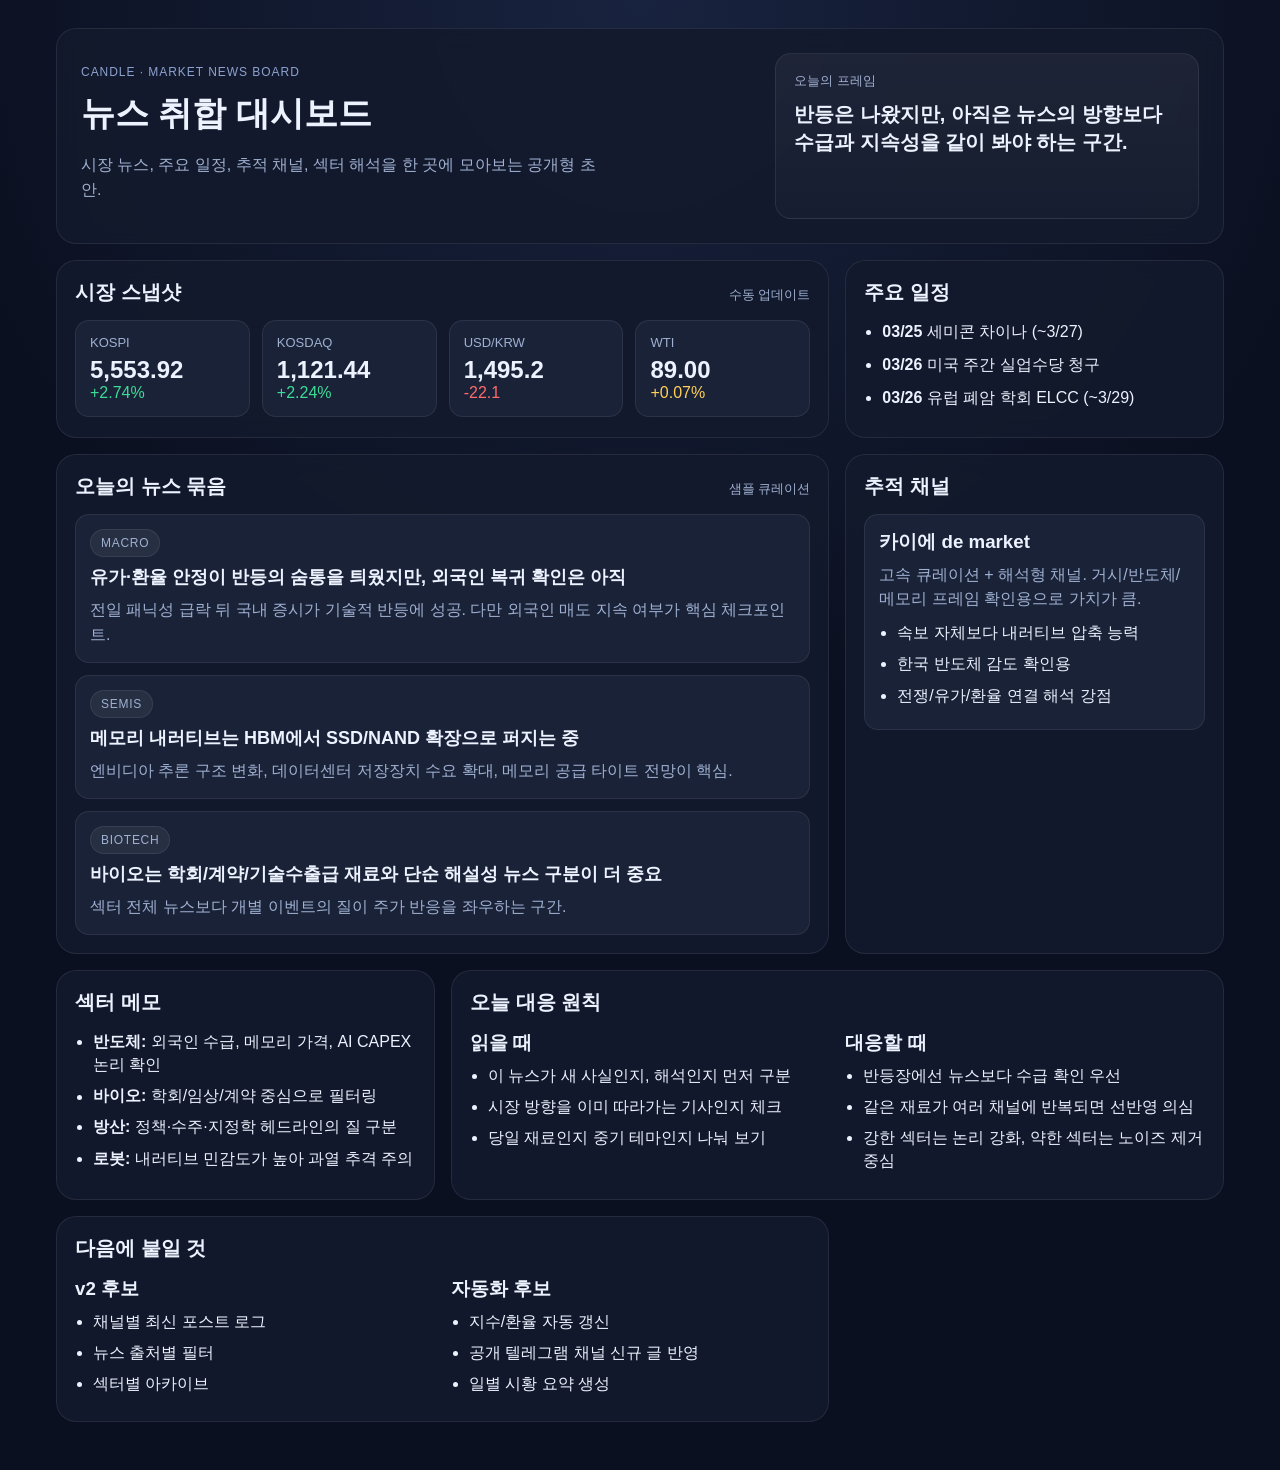
==== index.html @ 45dea6fe "Deploy dashboard to GitHub Pages" ====
<!DOCTYPE html>
<html lang="ko">
  <head>
    <meta charset="UTF-8" />
    <meta name="viewport" content="width=device-width, initial-scale=1.0" />
    <title>Candle News Board</title>
    <link rel="stylesheet" href="styles.css" />
  </head>
  <body>
    <div class="shell">
      <header class="hero">
        <div>
          <p class="eyebrow">Candle · Market News Board</p>
          <h1>뉴스 취합 대시보드</h1>
          <p class="sub">
            시장 뉴스, 주요 일정, 추적 채널, 섹터 해석을 한 곳에 모아보는 공개형 초안.
          </p>
        </div>
        <div class="hero-card">
          <div class="hero-label">오늘의 프레임</div>
          <div class="hero-text">반등은 나왔지만, 아직은 뉴스의 방향보다 수급과 지속성을 같이 봐야 하는 구간.</div>
        </div>
      </header>

      <main class="grid">
        <section class="card span-2">
          <div class="card-head">
            <h2>시장 스냅샷</h2>
            <span class="muted">수동 업데이트</span>
          </div>
          <div class="stats">
            <article>
              <div class="label">KOSPI</div>
              <div class="value">5,553.92</div>
              <div class="up">+2.74%</div>
            </article>
            <article>
              <div class="label">KOSDAQ</div>
              <div class="value">1,121.44</div>
              <div class="up">+2.24%</div>
            </article>
            <article>
              <div class="label">USD/KRW</div>
              <div class="value">1,495.2</div>
              <div class="down">-22.1</div>
            </article>
            <article>
              <div class="label">WTI</div>
              <div class="value">89.00</div>
              <div class="flat">+0.07%</div>
            </article>
          </div>
        </section>

        <section class="card">
          <div class="card-head">
            <h2>주요 일정</h2>
          </div>
          <ul class="list">
            <li><strong>03/25</strong> 세미콘 차이나 (~3/27)</li>
            <li><strong>03/26</strong> 미국 주간 실업수당 청구</li>
            <li><strong>03/26</strong> 유럽 폐암 학회 ELCC (~3/29)</li>
          </ul>
        </section>

        <section class="card span-2">
          <div class="card-head">
            <h2>오늘의 뉴스 묶음</h2>
            <span class="muted">샘플 큐레이션</span>
          </div>
          <div class="news-list">
            <article class="news-item">
              <div class="pill">Macro</div>
              <h3>유가·환율 안정이 반등의 숨통을 틔웠지만, 외국인 복귀 확인은 아직</h3>
              <p>전일 패닉성 급락 뒤 국내 증시가 기술적 반등에 성공. 다만 외국인 매도 지속 여부가 핵심 체크포인트.</p>
            </article>
            <article class="news-item">
              <div class="pill">Semis</div>
              <h3>메모리 내러티브는 HBM에서 SSD/NAND 확장으로 퍼지는 중</h3>
              <p>엔비디아 추론 구조 변화, 데이터센터 저장장치 수요 확대, 메모리 공급 타이트 전망이 핵심.</p>
            </article>
            <article class="news-item">
              <div class="pill">Biotech</div>
              <h3>바이오는 학회/계약/기술수출급 재료와 단순 해설성 뉴스 구분이 더 중요</h3>
              <p>섹터 전체 뉴스보다 개별 이벤트의 질이 주가 반응을 좌우하는 구간.</p>
            </article>
          </div>
        </section>

        <section class="card">
          <div class="card-head">
            <h2>추적 채널</h2>
          </div>
          <div class="channel-box">
            <h3>카이에 de market</h3>
            <p>고속 큐레이션 + 해석형 채널. 거시/반도체/메모리 프레임 확인용으로 가치가 큼.</p>
            <ul class="list compact">
              <li>속보 자체보다 내러티브 압축 능력</li>
              <li>한국 반도체 감도 확인용</li>
              <li>전쟁/유가/환율 연결 해석 강점</li>
            </ul>
          </div>
        </section>

        <section class="card">
          <div class="card-head">
            <h2>섹터 메모</h2>
          </div>
          <ul class="list compact">
            <li><strong>반도체:</strong> 외국인 수급, 메모리 가격, AI CAPEX 논리 확인</li>
            <li><strong>바이오:</strong> 학회/임상/계약 중심으로 필터링</li>
            <li><strong>방산:</strong> 정책·수주·지정학 헤드라인의 질 구분</li>
            <li><strong>로봇:</strong> 내러티브 민감도가 높아 과열 추격 주의</li>
          </ul>
        </section>

        <section class="card span-2">
          <div class="card-head">
            <h2>오늘 대응 원칙</h2>
          </div>
          <div class="todo-grid">
            <div>
              <h3>읽을 때</h3>
              <ul class="list compact">
                <li>이 뉴스가 새 사실인지, 해석인지 먼저 구분</li>
                <li>시장 방향을 이미 따라가는 기사인지 체크</li>
                <li>당일 재료인지 중기 테마인지 나눠 보기</li>
              </ul>
            </div>
            <div>
              <h3>대응할 때</h3>
              <ul class="list compact">
                <li>반등장에선 뉴스보다 수급 확인 우선</li>
                <li>같은 재료가 여러 채널에 반복되면 선반영 의심</li>
                <li>강한 섹터는 논리 강화, 약한 섹터는 노이즈 제거 중심</li>
              </ul>
            </div>
          </div>
        </section>

        <section class="card span-2">
          <div class="card-head">
            <h2>다음에 붙일 것</h2>
          </div>
          <div class="todo-grid">
            <div>
              <h3>v2 후보</h3>
              <ul class="list compact">
                <li>채널별 최신 포스트 로그</li>
                <li>뉴스 출처별 필터</li>
                <li>섹터별 아카이브</li>
              </ul>
            </div>
            <div>
              <h3>자동화 후보</h3>
              <ul class="list compact">
                <li>지수/환율 자동 갱신</li>
                <li>공개 텔레그램 채널 신규 글 반영</li>
                <li>일별 시황 요약 생성</li>
              </ul>
            </div>
          </div>
        </section>
      </main>
    </div>
  </body>
</html>
---- styles.css ----
:root {
  --bg: #0b1020;
  --panel: #131a2d;
  --panel-2: #1a2238;
  --text: #edf2ff;
  --muted: #9fb0d0;
  --line: rgba(255,255,255,0.08);
  --green: #3ddc97;
  --red: #ff6b6b;
  --amber: #ffcf5a;
}

* { box-sizing: border-box; }
body {
  margin: 0;
  font-family: -apple-system, BlinkMacSystemFont, "SF Pro Display", "Apple SD Gothic Neo", sans-serif;
  background: radial-gradient(circle at top, #18233f 0%, var(--bg) 45%);
  color: var(--text);
}
.shell {
  max-width: 1200px;
  margin: 0 auto;
  padding: 28px 16px 48px;
}
.hero {
  display: grid;
  grid-template-columns: 1.6fr 1fr;
  gap: 16px;
  margin-bottom: 16px;
}
.hero, .card {
  background: rgba(19, 26, 45, 0.9);
  border: 1px solid var(--line);
  border-radius: 20px;
  backdrop-filter: blur(10px);
}
.hero { padding: 24px; }
.eyebrow { color: #8da2cf; text-transform: uppercase; letter-spacing: 0.08em; font-size: 12px; }
h1 { margin: 8px 0 10px; font-size: 34px; }
.sub { color: var(--muted); line-height: 1.55; max-width: 60ch; }
.hero-card {
  background: linear-gradient(180deg, rgba(255,255,255,0.05), rgba(255,255,255,0.02));
  border: 1px solid var(--line);
  border-radius: 16px;
  padding: 18px;
  align-self: stretch;
}
.hero-label { color: var(--muted); font-size: 13px; margin-bottom: 10px; }
.hero-text { font-size: 20px; line-height: 1.4; font-weight: 700; }
.grid {
  display: grid;
  grid-template-columns: repeat(3, 1fr);
  gap: 16px;
}
.card { padding: 18px; }
.span-2 { grid-column: span 2; }
.card-head {
  display: flex;
  justify-content: space-between;
  gap: 12px;
  align-items: baseline;
  margin-bottom: 14px;
}
.card h2 { margin: 0; font-size: 20px; }
.muted { color: var(--muted); font-size: 13px; }
.stats {
  display: grid;
  grid-template-columns: repeat(4, 1fr);
  gap: 12px;
}
.stats article, .channel-box {
  background: var(--panel-2);
  border: 1px solid var(--line);
  border-radius: 14px;
  padding: 14px;
}
.label { color: var(--muted); font-size: 13px; margin-bottom: 6px; }
.value { font-size: 24px; font-weight: 700; }
.up { color: var(--green); }
.down { color: var(--red); }
.flat { color: var(--amber); }
.list { margin: 0; padding-left: 18px; color: var(--text); }
.list li { margin: 10px 0; line-height: 1.45; }
.compact li { margin: 8px 0; }
.news-list {
  display: grid;
  gap: 12px;
}
.news-item {
  background: var(--panel-2);
  border: 1px solid var(--line);
  border-radius: 14px;
  padding: 14px;
}
.news-item h3 {
  margin: 8px 0;
  font-size: 18px;
  line-height: 1.4;
}
.news-item p {
  margin: 0;
  color: var(--muted);
  line-height: 1.55;
}
.pill {
  display: inline-block;
  padding: 6px 10px;
  border-radius: 999px;
  background: rgba(255,255,255,0.06);
  border: 1px solid var(--line);
  color: var(--muted);
  font-size: 12px;
  text-transform: uppercase;
  letter-spacing: 0.06em;
}
.channel-box h3, .todo-grid h3 { margin: 0 0 8px; }
.channel-box p { margin: 0 0 10px; color: var(--muted); line-height: 1.5; }
.todo-grid {
  display: grid;
  grid-template-columns: 1fr 1fr;
  gap: 16px;
}
@media (max-width: 900px) {
  .hero, .grid { grid-template-columns: 1fr; }
  .span-2 { grid-column: span 1; }
  .stats { grid-template-columns: repeat(2, 1fr); }
  .row { grid-template-columns: 1fr; }
}
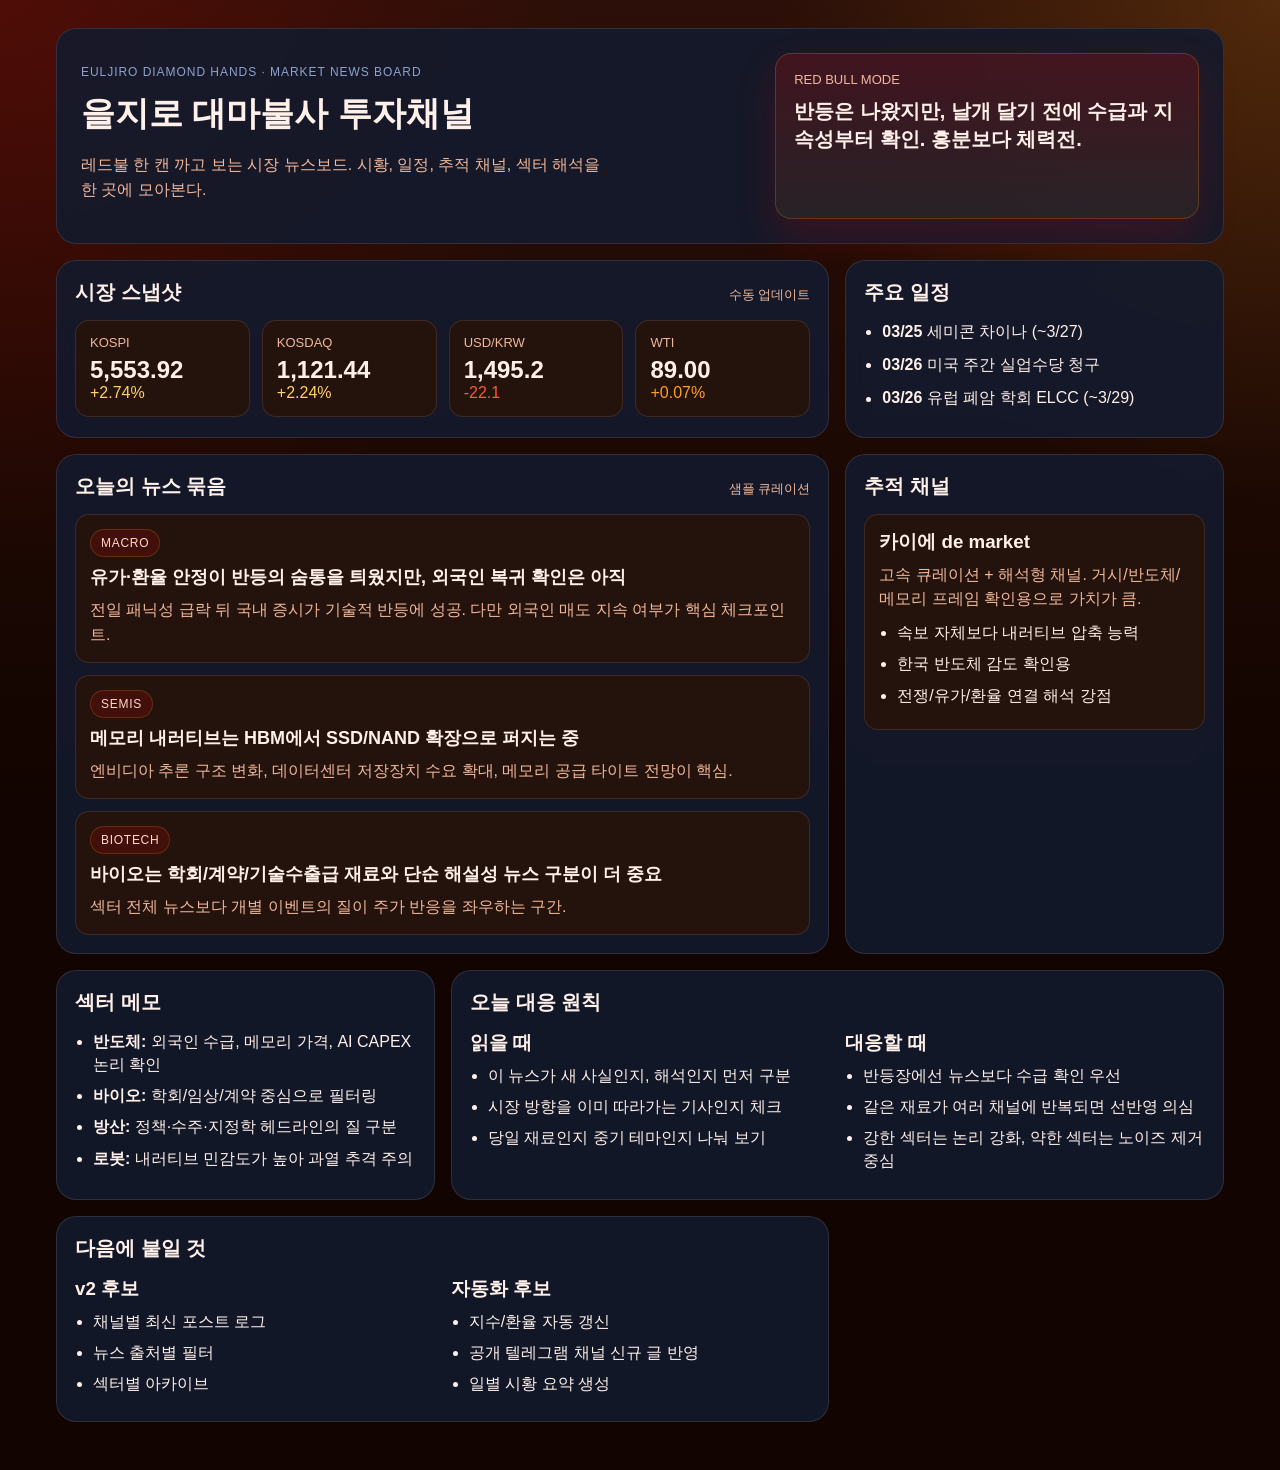
==== commit 7d78eacc: "Update Pages branding" ====
--- a/index.html
+++ b/index.html
@@ -3,22 +3,22 @@
   <head>
     <meta charset="UTF-8" />
     <meta name="viewport" content="width=device-width, initial-scale=1.0" />
-    <title>Candle News Board</title>
+    <title>을지로 대마불사 투자채널</title>
     <link rel="stylesheet" href="styles.css" />
   </head>
   <body>
     <div class="shell">
       <header class="hero">
         <div>
-          <p class="eyebrow">Candle · Market News Board</p>
-          <h1>뉴스 취합 대시보드</h1>
+          <p class="eyebrow">Euljiro Diamond Hands · Market News Board</p>
+          <h1>을지로 대마불사 투자채널</h1>
           <p class="sub">
-            시장 뉴스, 주요 일정, 추적 채널, 섹터 해석을 한 곳에 모아보는 공개형 초안.
+            레드불 한 캔 까고 보는 시장 뉴스보드. 시황, 일정, 추적 채널, 섹터 해석을 한 곳에 모아본다.
           </p>
         </div>
         <div class="hero-card">
-          <div class="hero-label">오늘의 프레임</div>
-          <div class="hero-text">반등은 나왔지만, 아직은 뉴스의 방향보다 수급과 지속성을 같이 봐야 하는 구간.</div>
+          <div class="hero-label">RED BULL MODE</div>
+          <div class="hero-text">반등은 나왔지만, 날개 달기 전에 수급과 지속성부터 확인. 흥분보다 체력전.</div>
         </div>
       </header>
 
--- a/styles.css
+++ b/styles.css
@@ -1,20 +1,24 @@
 :root {
-  --bg: #0b1020;
-  --panel: #131a2d;
-  --panel-2: #1a2238;
-  --text: #edf2ff;
-  --muted: #9fb0d0;
-  --line: rgba(255,255,255,0.08);
-  --green: #3ddc97;
-  --red: #ff6b6b;
-  --amber: #ffcf5a;
+  --bg: #120400;
+  --panel: #1a0c08;
+  --panel-2: #24120d;
+  --text: #fff1ea;
+  --muted: #f1b89a;
+  --line: rgba(255, 214, 194, 0.12);
+  --green: #ffd166;
+  --red: #ff5a36;
+  --amber: #ff9f1c;
+  --bull: #e10600;
 }
 
 * { box-sizing: border-box; }
 body {
   margin: 0;
   font-family: -apple-system, BlinkMacSystemFont, "SF Pro Display", "Apple SD Gothic Neo", sans-serif;
-  background: radial-gradient(circle at top, #18233f 0%, var(--bg) 45%);
+  background:
+    radial-gradient(circle at top left, rgba(225, 6, 0, 0.20), transparent 30%),
+    radial-gradient(circle at top right, rgba(255, 159, 28, 0.18), transparent 26%),
+    linear-gradient(180deg, #2b0f08 0%, var(--bg) 55%);
   color: var(--text);
 }
 .shell {
@@ -39,11 +43,12 @@
 h1 { margin: 8px 0 10px; font-size: 34px; }
 .sub { color: var(--muted); line-height: 1.55; max-width: 60ch; }
 .hero-card {
-  background: linear-gradient(180deg, rgba(255,255,255,0.05), rgba(255,255,255,0.02));
-  border: 1px solid var(--line);
+  background: linear-gradient(180deg, rgba(225, 6, 0, 0.22), rgba(255, 159, 28, 0.08));
+  border: 1px solid rgba(255, 159, 28, 0.22);
   border-radius: 16px;
   padding: 18px;
   align-self: stretch;
+  box-shadow: 0 18px 40px rgba(225, 6, 0, 0.18);
 }
 .hero-label { color: var(--muted); font-size: 13px; margin-bottom: 10px; }
 .hero-text { font-size: 20px; line-height: 1.4; font-weight: 700; }
@@ -106,9 +111,9 @@
   display: inline-block;
   padding: 6px 10px;
   border-radius: 999px;
-  background: rgba(255,255,255,0.06);
-  border: 1px solid var(--line);
-  color: var(--muted);
+  background: rgba(225, 6, 0, 0.16);
+  border: 1px solid rgba(255, 159, 28, 0.20);
+  color: #ffd9c9;
   font-size: 12px;
   text-transform: uppercase;
   letter-spacing: 0.06em;
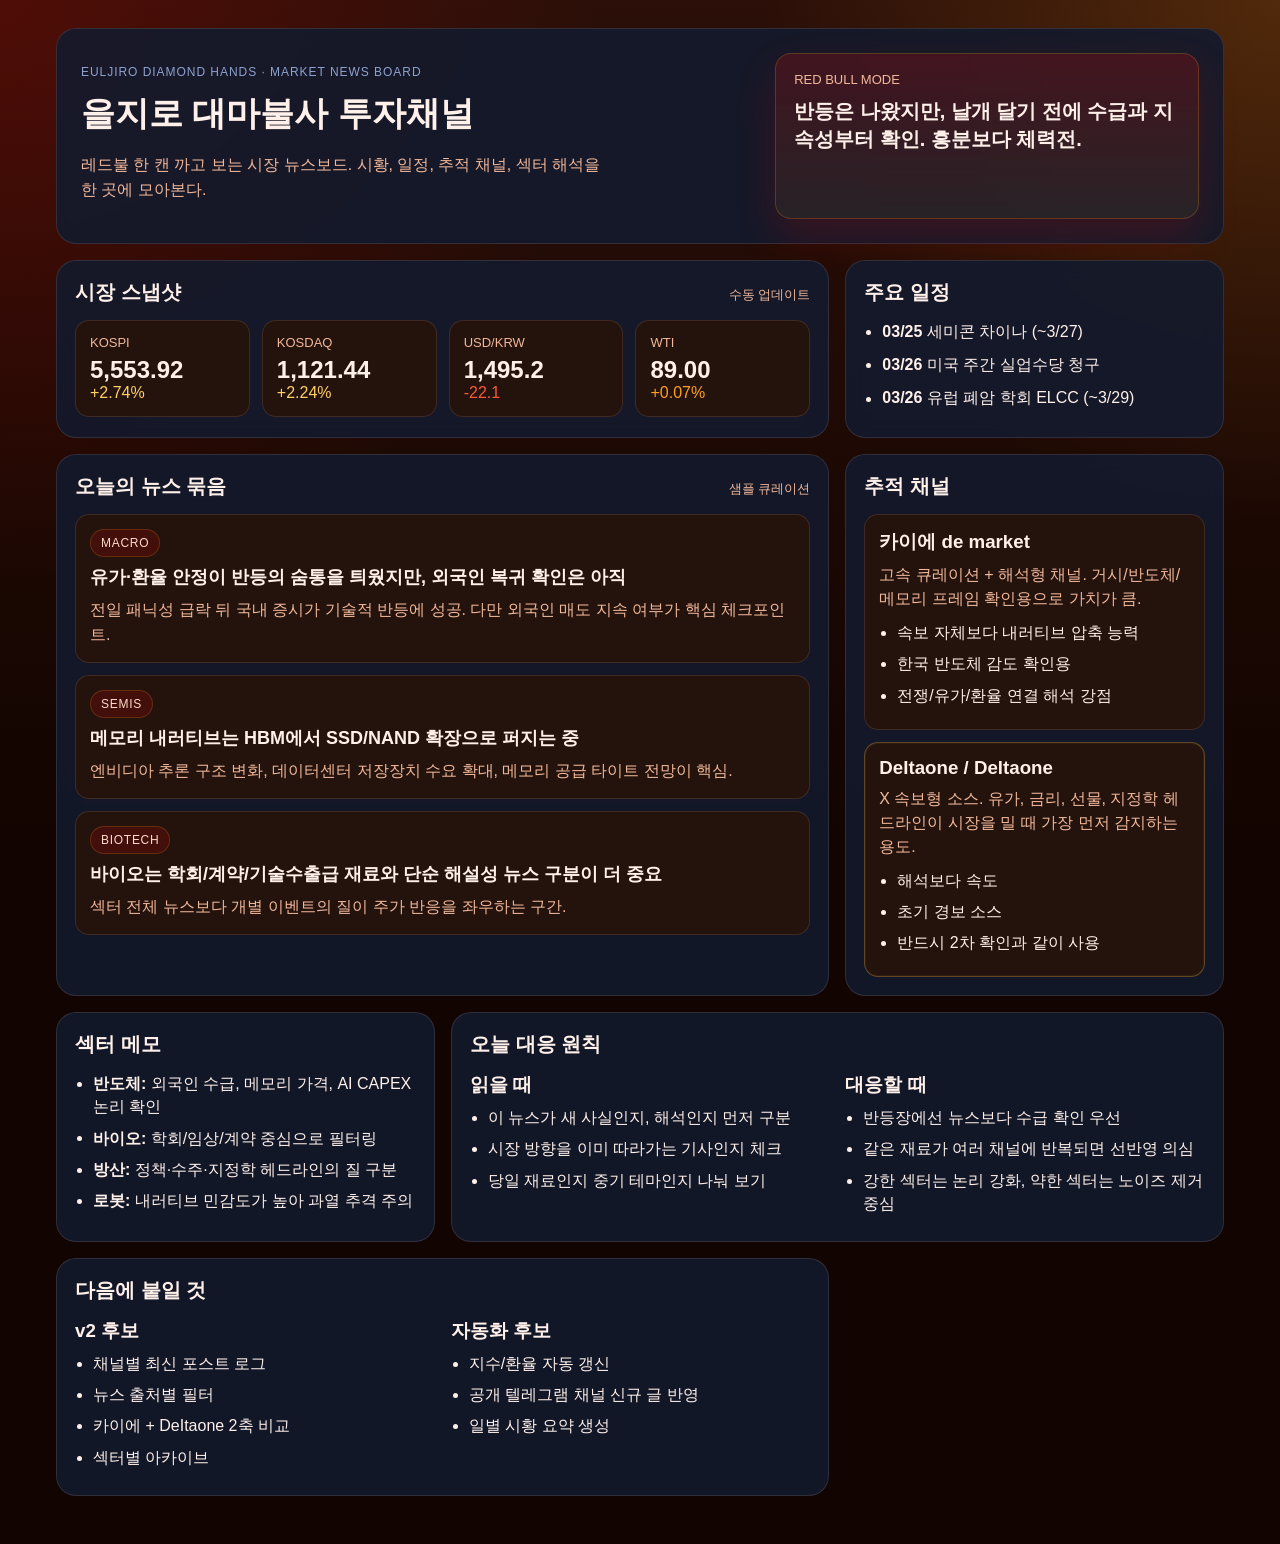
==== commit b5b3d72f: "Update Pages with Deltaone card" ====
--- a/index.html
+++ b/index.html
@@ -91,14 +91,25 @@
           <div class="card-head">
             <h2>추적 채널</h2>
           </div>
-          <div class="channel-box">
-            <h3>카이에 de market</h3>
-            <p>고속 큐레이션 + 해석형 채널. 거시/반도체/메모리 프레임 확인용으로 가치가 큼.</p>
-            <ul class="list compact">
-              <li>속보 자체보다 내러티브 압축 능력</li>
-              <li>한국 반도체 감도 확인용</li>
-              <li>전쟁/유가/환율 연결 해석 강점</li>
-            </ul>
+          <div class="channel-stack">
+            <div class="channel-box">
+              <h3>카이에 de market</h3>
+              <p>고속 큐레이션 + 해석형 채널. 거시/반도체/메모리 프레임 확인용으로 가치가 큼.</p>
+              <ul class="list compact">
+                <li>속보 자체보다 내러티브 압축 능력</li>
+                <li>한국 반도체 감도 확인용</li>
+                <li>전쟁/유가/환율 연결 해석 강점</li>
+              </ul>
+            </div>
+            <div class="channel-box deltaone">
+              <h3>DeItaone / Deltaone</h3>
+              <p>X 속보형 소스. 유가, 금리, 선물, 지정학 헤드라인이 시장을 밀 때 가장 먼저 감지하는 용도.</p>
+              <ul class="list compact">
+                <li>해석보다 속도</li>
+                <li>초기 경보 소스</li>
+                <li>반드시 2차 확인과 같이 사용</li>
+              </ul>
+            </div>
           </div>
         </section>
 
@@ -148,6 +159,7 @@
               <ul class="list compact">
                 <li>채널별 최신 포스트 로그</li>
                 <li>뉴스 출처별 필터</li>
+                <li>카이에 + DeItaone 2축 비교</li>
                 <li>섹터별 아카이브</li>
               </ul>
             </div>
--- a/styles.css
+++ b/styles.css
@@ -79,6 +79,14 @@
   border-radius: 14px;
   padding: 14px;
 }
+.channel-stack {
+  display: grid;
+  gap: 12px;
+}
+.deltaone {
+  border-color: rgba(255, 209, 102, 0.28);
+  box-shadow: inset 0 0 0 1px rgba(255, 209, 102, 0.06);
+}
 .label { color: var(--muted); font-size: 13px; margin-bottom: 6px; }
 .value { font-size: 24px; font-weight: 700; }
 .up { color: var(--green); }
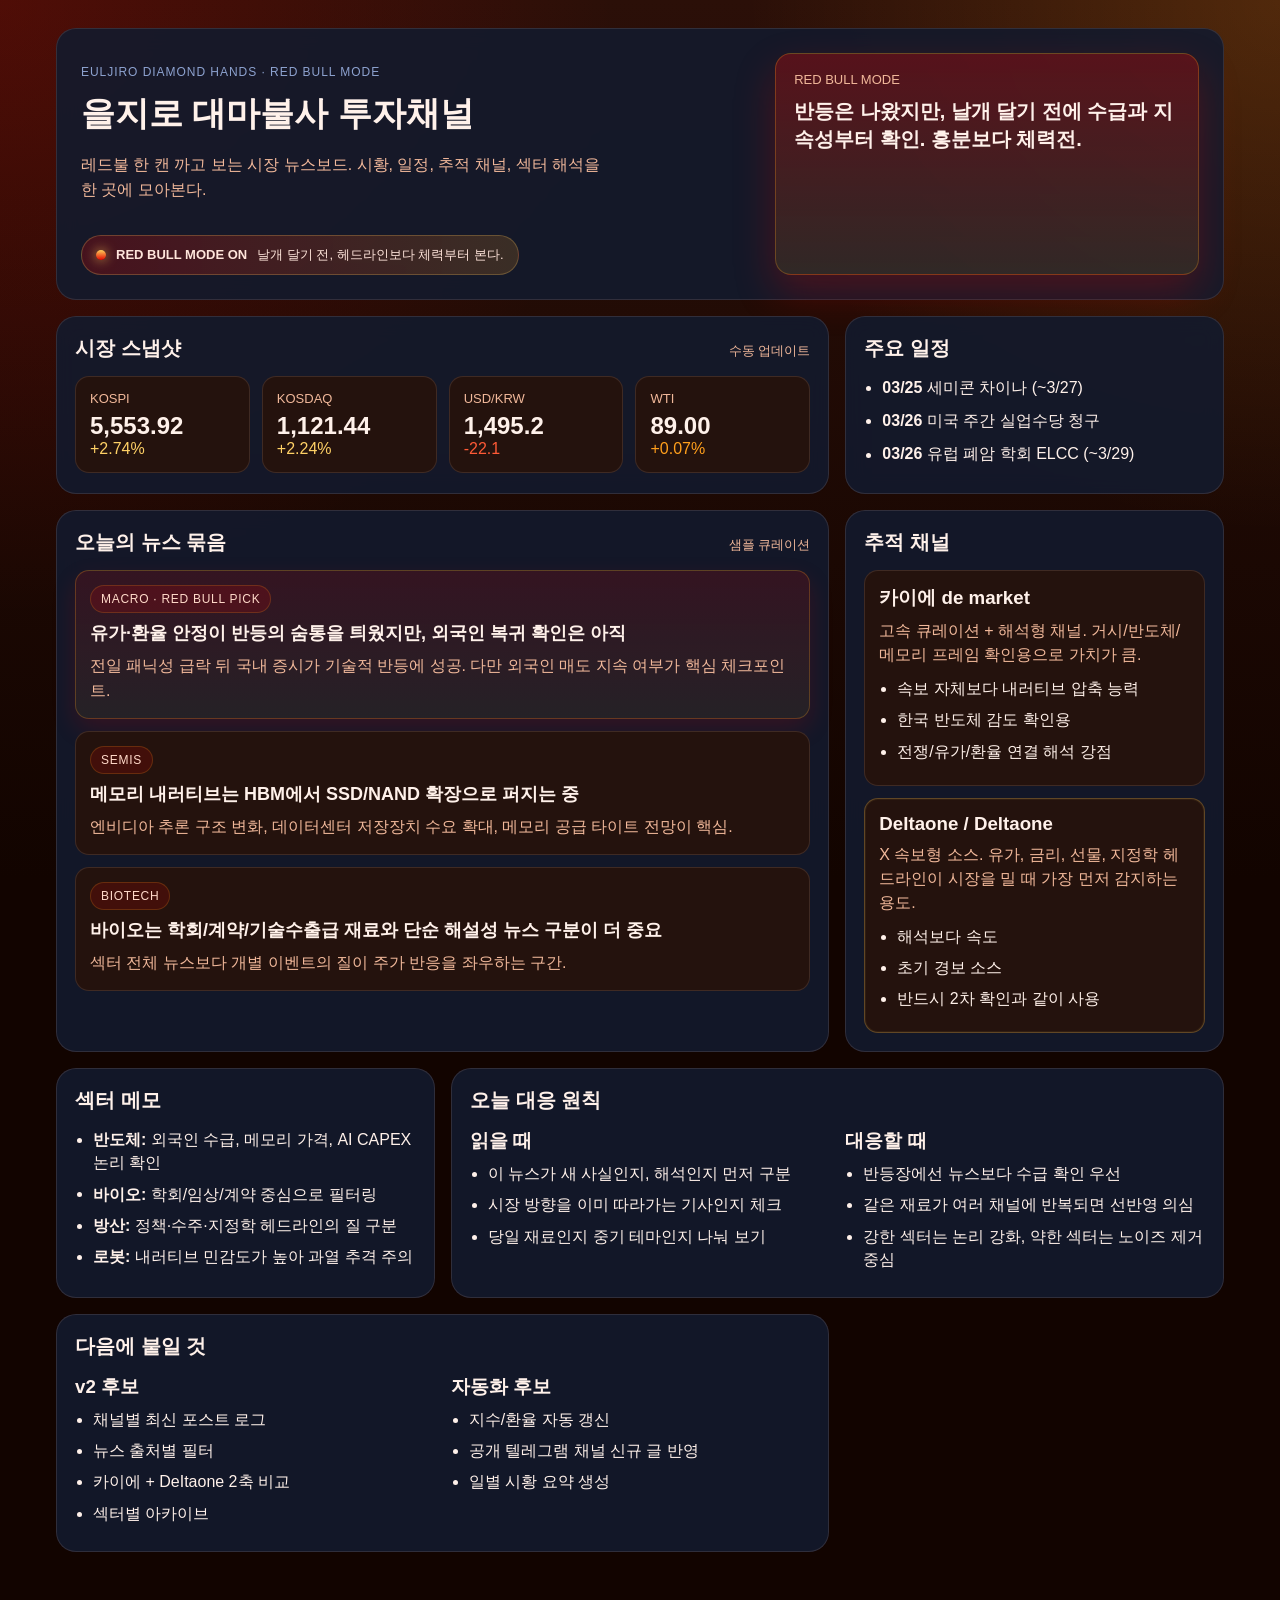
==== commit 43468d01: "Update Pages Red Bull styling" ====
--- a/index.html
+++ b/index.html
@@ -10,11 +10,16 @@
     <div class="shell">
       <header class="hero">
         <div>
-          <p class="eyebrow">Euljiro Diamond Hands · Market News Board</p>
+          <p class="eyebrow">Euljiro Diamond Hands · RED BULL MODE</p>
           <h1>을지로 대마불사 투자채널</h1>
           <p class="sub">
             레드불 한 캔 까고 보는 시장 뉴스보드. 시황, 일정, 추적 채널, 섹터 해석을 한 곳에 모아본다.
           </p>
+          <div class="bull-banner">
+            <span class="bull-dot"></span>
+            <strong>RED BULL MODE ON</strong>
+            <span>날개 달기 전, 헤드라인보다 체력부터 본다.</span>
+          </div>
         </div>
         <div class="hero-card">
           <div class="hero-label">RED BULL MODE</div>
@@ -69,8 +74,8 @@
             <span class="muted">샘플 큐레이션</span>
           </div>
           <div class="news-list">
-            <article class="news-item">
-              <div class="pill">Macro</div>
+            <article class="news-item redbull-card">
+              <div class="pill">Macro · Red Bull Pick</div>
               <h3>유가·환율 안정이 반등의 숨통을 틔웠지만, 외국인 복귀 확인은 아직</h3>
               <p>전일 패닉성 급락 뒤 국내 증시가 기술적 반등에 성공. 다만 외국인 매도 지속 여부가 핵심 체크포인트.</p>
             </article>
--- a/styles.css
+++ b/styles.css
@@ -43,12 +43,32 @@
 h1 { margin: 8px 0 10px; font-size: 34px; }
 .sub { color: var(--muted); line-height: 1.55; max-width: 60ch; }
 .hero-card {
-  background: linear-gradient(180deg, rgba(225, 6, 0, 0.22), rgba(255, 159, 28, 0.08));
-  border: 1px solid rgba(255, 159, 28, 0.22);
+  background: linear-gradient(180deg, rgba(225, 6, 0, 0.32), rgba(255, 159, 28, 0.12));
+  border: 1px solid rgba(255, 159, 28, 0.28);
   border-radius: 16px;
   padding: 18px;
   align-self: stretch;
-  box-shadow: 0 18px 40px rgba(225, 6, 0, 0.18);
+  box-shadow: 0 18px 40px rgba(225, 6, 0, 0.26);
+}
+.bull-banner {
+  margin-top: 16px;
+  display: inline-flex;
+  flex-wrap: wrap;
+  gap: 10px;
+  align-items: center;
+  padding: 10px 14px;
+  border-radius: 999px;
+  background: linear-gradient(90deg, rgba(225, 6, 0, 0.24), rgba(255, 159, 28, 0.16));
+  border: 1px solid rgba(255, 209, 102, 0.24);
+  color: #ffe5db;
+  font-size: 13px;
+}
+.bull-dot {
+  width: 10px;
+  height: 10px;
+  border-radius: 50%;
+  background: linear-gradient(180deg, #ffcf5a, #e10600);
+  box-shadow: 0 0 12px rgba(255, 207, 90, 0.8);
 }
 .hero-label { color: var(--muted); font-size: 13px; margin-bottom: 10px; }
 .hero-text { font-size: 20px; line-height: 1.4; font-weight: 700; }
@@ -105,6 +125,11 @@
   border-radius: 14px;
   padding: 14px;
 }
+.redbull-card {
+  background: linear-gradient(180deg, rgba(225, 6, 0, 0.16), rgba(255, 159, 28, 0.08));
+  border-color: rgba(255, 159, 28, 0.26);
+  box-shadow: 0 10px 24px rgba(225, 6, 0, 0.16);
+}
 .news-item h3 {
   margin: 8px 0;
   font-size: 18px;
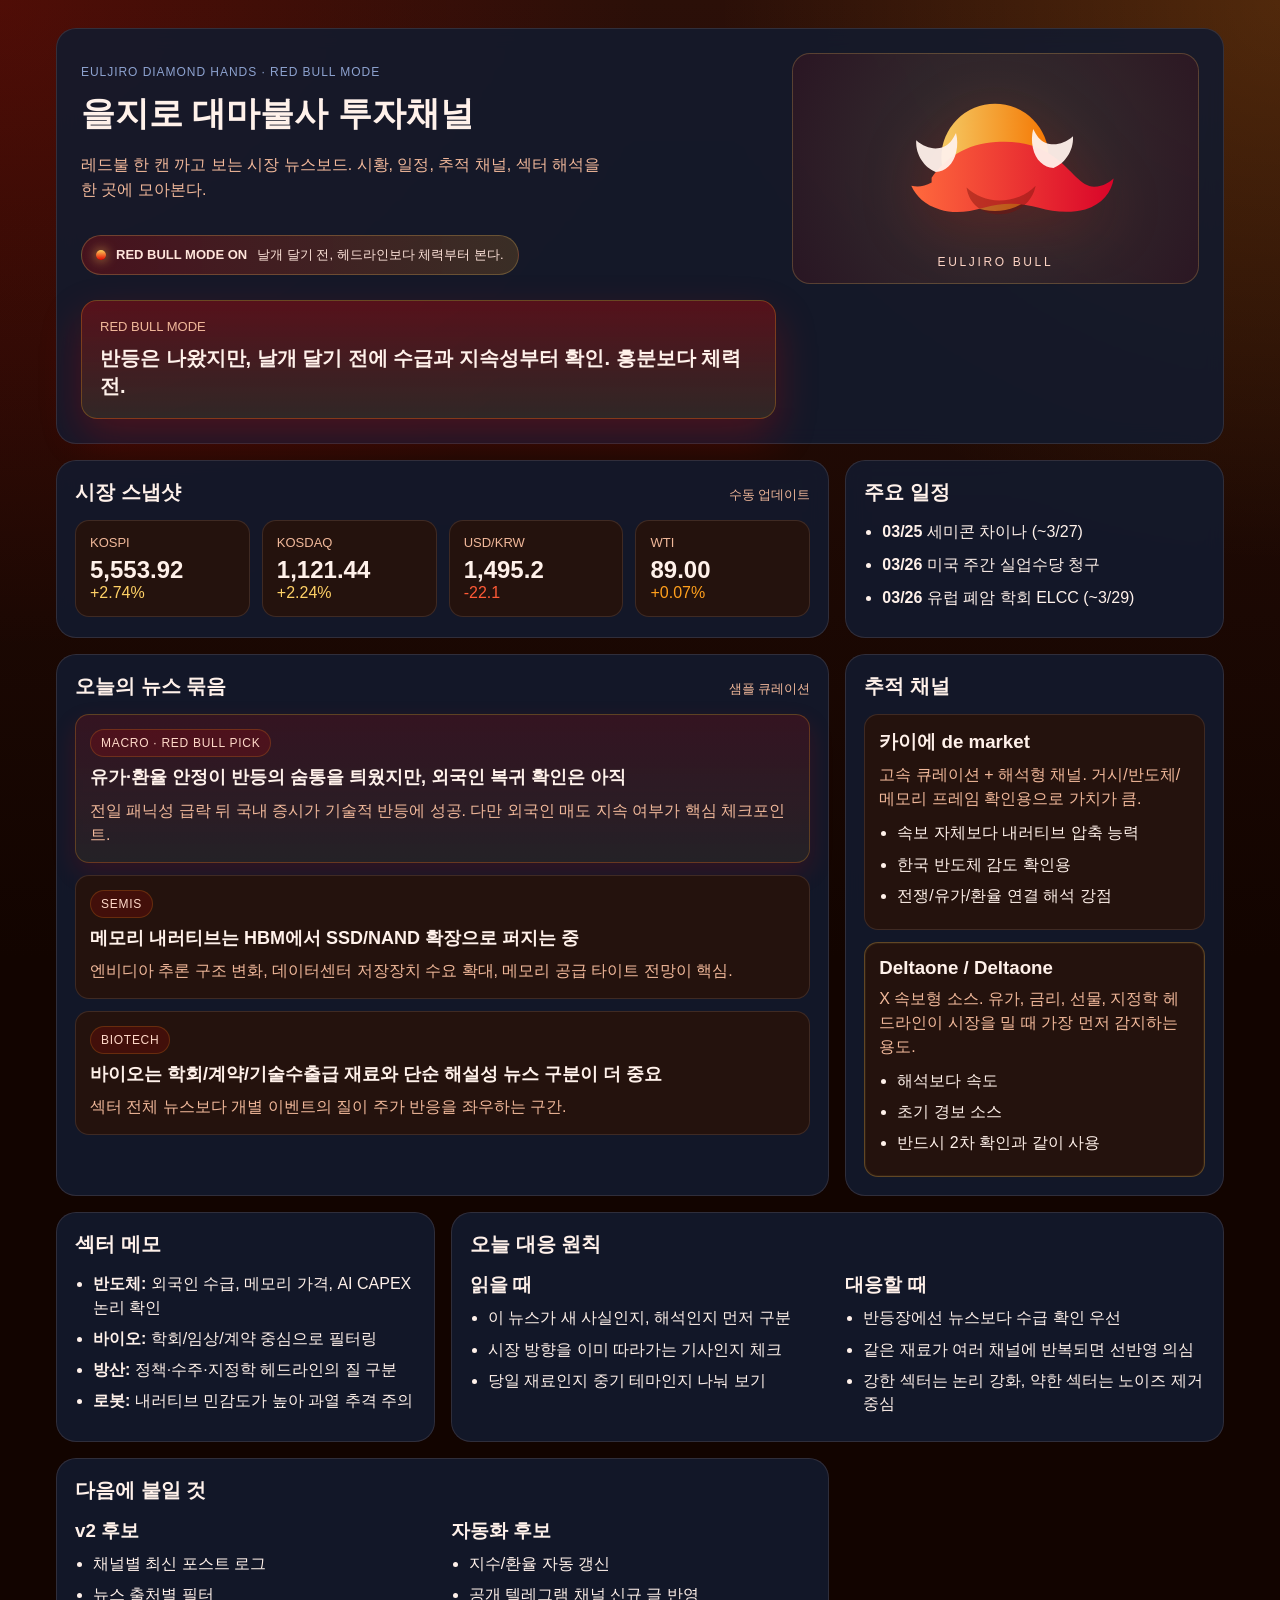
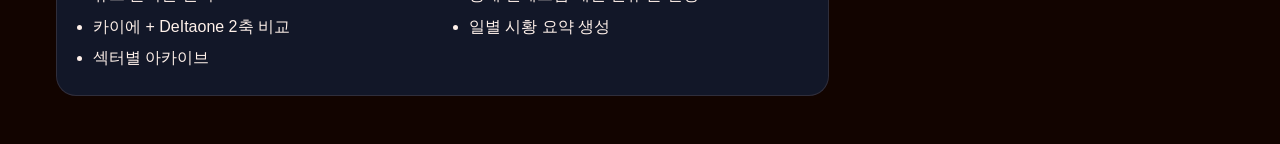
==== commit 157bd368: "Update Pages with bull emblem" ====
--- a/index.html
+++ b/index.html
@@ -21,6 +21,26 @@
             <span>날개 달기 전, 헤드라인보다 체력부터 본다.</span>
           </div>
         </div>
+        <div class="bull-emblem" aria-label="bull emblem">
+          <svg viewBox="0 0 320 220" role="img" aria-hidden="true">
+            <defs>
+              <linearGradient id="bullSun" x1="0" x2="1">
+                <stop offset="0%" stop-color="#ffd166"/>
+                <stop offset="100%" stop-color="#ff7b00"/>
+              </linearGradient>
+              <linearGradient id="bullBody" x1="0" x2="1">
+                <stop offset="0%" stop-color="#ff6a3d"/>
+                <stop offset="100%" stop-color="#d90429"/>
+              </linearGradient>
+            </defs>
+            <circle cx="160" cy="110" r="66" fill="url(#bullSun)" opacity="0.95"/>
+            <path d="M82 135c16-24 43-42 79-44 31-2 54 5 73 19 20 15 32 36 48 36 12 0 19-6 24-10-2 16-14 32-35 38-19 5-39 3-57-2-18-5-42-8-68 0-21 6-38 7-54 2-18-5-29-16-35-29 8 2 16 1 25-4z" fill="url(#bullBody)"/>
+            <path d="M87 128c-13-5-25-20-24-39 11 10 24 12 34 8 7-3 11-9 15-17 4 15 0 33-9 41-5 5-10 7-16 7z" fill="#fff1ea" opacity="0.95"/>
+            <path d="M232 123c13-5 25-20 24-39-11 10-24 12-34 8-7-3-11-9-15-17-4 15 0 33 9 41 5 5 10 7 16 7z" fill="#fff1ea" opacity="0.95"/>
+            <path d="M125 147c11 10 25 16 40 16 18 0 33-6 45-18-4 20-21 35-45 35-20 0-37-12-40-33z" fill="#7a130d" opacity="0.45"/>
+          </svg>
+          <div class="emblem-text">EULJIRO BULL</div>
+        </div>
         <div class="hero-card">
           <div class="hero-label">RED BULL MODE</div>
           <div class="hero-text">반등은 나왔지만, 날개 달기 전에 수급과 지속성부터 확인. 흥분보다 체력전.</div>
--- a/styles.css
+++ b/styles.css
@@ -28,7 +28,7 @@
 }
 .hero {
   display: grid;
-  grid-template-columns: 1.6fr 1fr;
+  grid-template-columns: 1.45fr 0.85fr;
   gap: 16px;
   margin-bottom: 16px;
 }
@@ -69,6 +69,29 @@
   border-radius: 50%;
   background: linear-gradient(180deg, #ffcf5a, #e10600);
   box-shadow: 0 0 12px rgba(255, 207, 90, 0.8);
+}
+.bull-emblem {
+  display: flex;
+  flex-direction: column;
+  justify-content: center;
+  align-items: center;
+  border-radius: 18px;
+  background: radial-gradient(circle at center, rgba(255, 209, 102, 0.14), rgba(225, 6, 0, 0.10));
+  border: 1px solid rgba(255, 209, 102, 0.22);
+  padding: 14px;
+  min-height: 220px;
+}
+.bull-emblem svg {
+  width: 100%;
+  max-width: 260px;
+  height: auto;
+  filter: drop-shadow(0 14px 30px rgba(225, 6, 0, 0.22));
+}
+.emblem-text {
+  margin-top: 8px;
+  font-size: 12px;
+  letter-spacing: 0.22em;
+  color: #ffd9c9;
 }
 .hero-label { color: var(--muted); font-size: 13px; margin-bottom: 10px; }
 .hero-text { font-size: 20px; line-height: 1.4; font-weight: 700; }
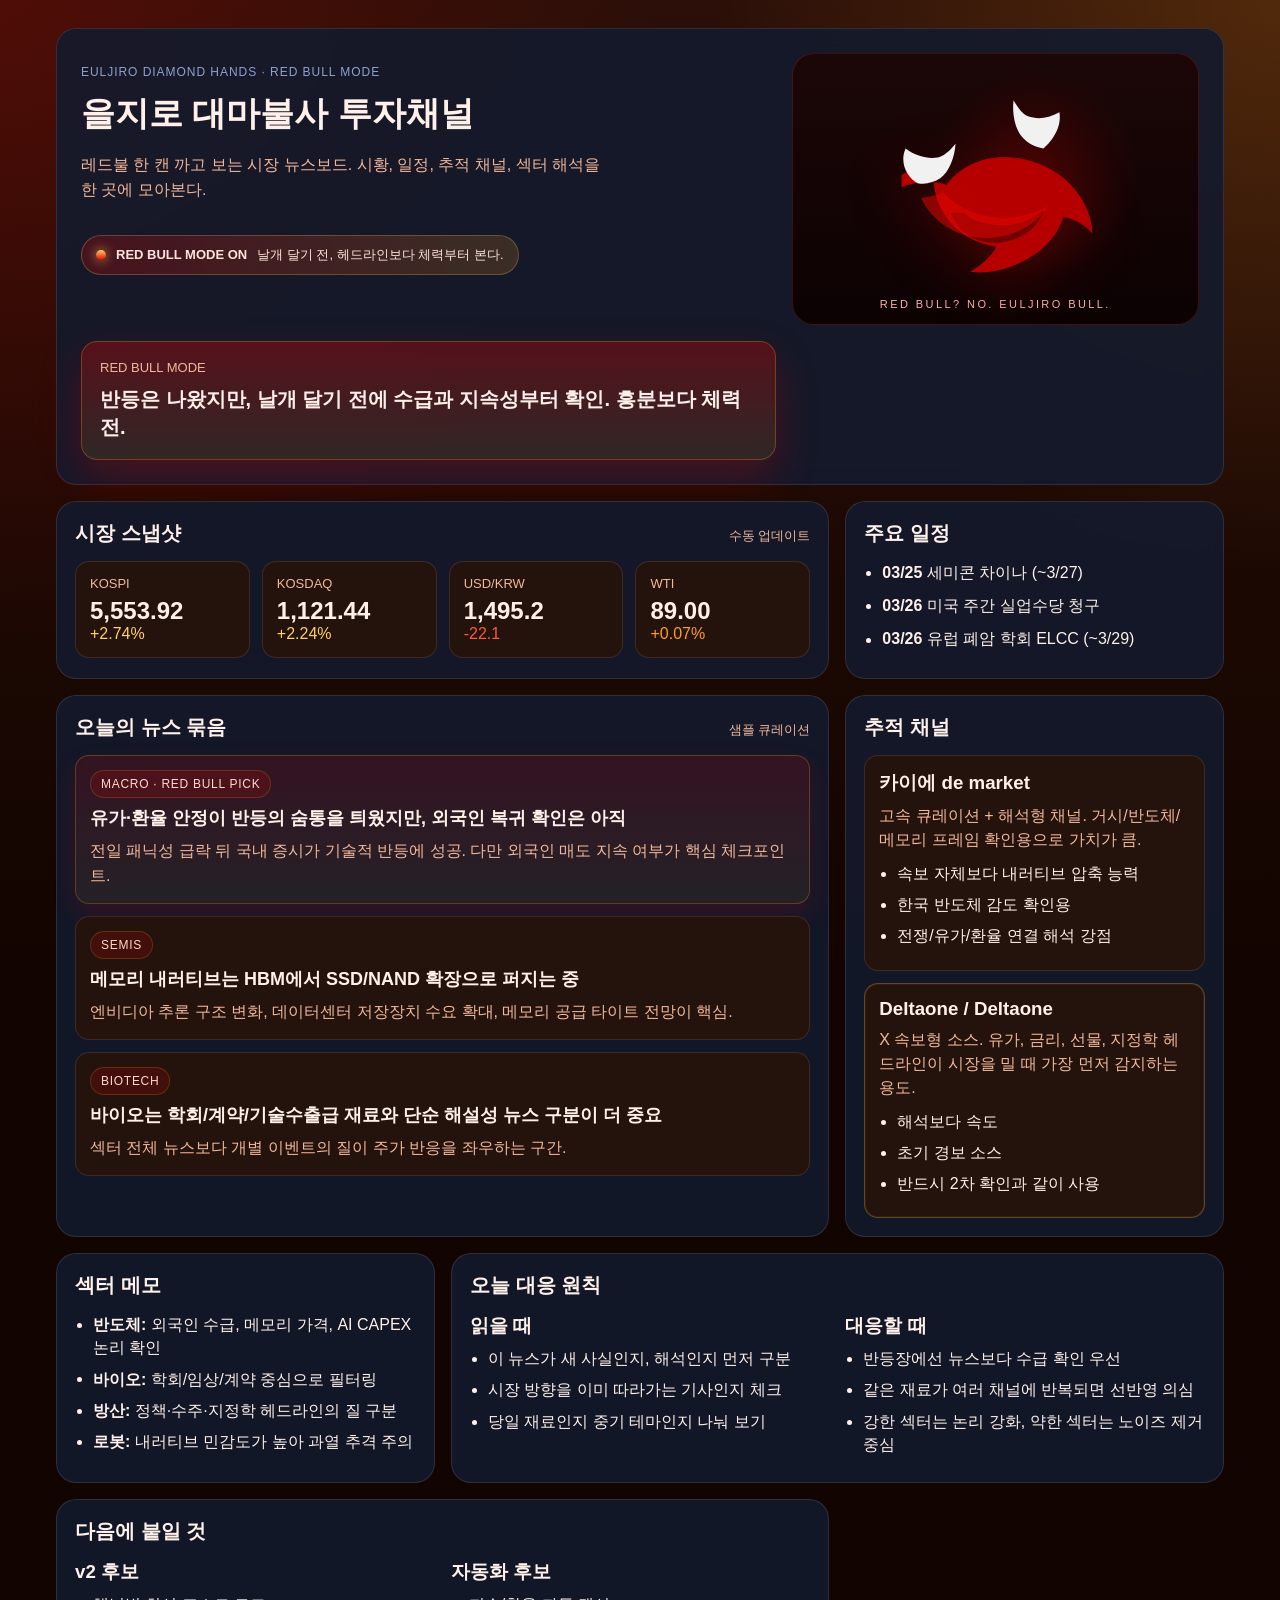
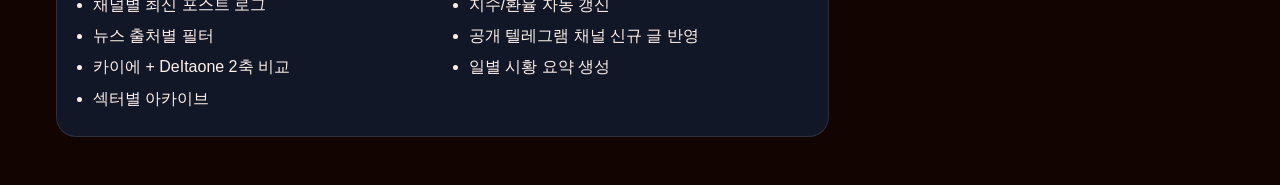
==== commit 1f5259fd: "Update Pages charging bull style" ====
--- a/index.html
+++ b/index.html
@@ -22,24 +22,14 @@
           </div>
         </div>
         <div class="bull-emblem" aria-label="bull emblem">
-          <svg viewBox="0 0 320 220" role="img" aria-hidden="true">
-            <defs>
-              <linearGradient id="bullSun" x1="0" x2="1">
-                <stop offset="0%" stop-color="#ffd166"/>
-                <stop offset="100%" stop-color="#ff7b00"/>
-              </linearGradient>
-              <linearGradient id="bullBody" x1="0" x2="1">
-                <stop offset="0%" stop-color="#ff6a3d"/>
-                <stop offset="100%" stop-color="#d90429"/>
-              </linearGradient>
-            </defs>
-            <circle cx="160" cy="110" r="66" fill="url(#bullSun)" opacity="0.95"/>
-            <path d="M82 135c16-24 43-42 79-44 31-2 54 5 73 19 20 15 32 36 48 36 12 0 19-6 24-10-2 16-14 32-35 38-19 5-39 3-57-2-18-5-42-8-68 0-21 6-38 7-54 2-18-5-29-16-35-29 8 2 16 1 25-4z" fill="url(#bullBody)"/>
-            <path d="M87 128c-13-5-25-20-24-39 11 10 24 12 34 8 7-3 11-9 15-17 4 15 0 33-9 41-5 5-10 7-16 7z" fill="#fff1ea" opacity="0.95"/>
-            <path d="M232 123c13-5 25-20 24-39-11 10-24 12-34 8-7-3-11-9-15-17-4 15 0 33 9 41 5 5 10 7 16 7z" fill="#fff1ea" opacity="0.95"/>
-            <path d="M125 147c11 10 25 16 40 16 18 0 33-6 45-18-4 20-21 35-45 35-20 0-37-12-40-33z" fill="#7a130d" opacity="0.45"/>
+          <svg viewBox="0 0 360 280" role="img" aria-hidden="true">
+            <path d="M64 148c16-7 38-9 56-3 8-12 23-24 42-30 35-11 77-1 106 24 19 17 32 41 33 66-11-11-23-18-36-20-7 22-24 42-50 55-21 11-45 16-66 13 13-7 25-17 33-31-25-4-47-16-61-35-15-20-20-43-15-61-17-4-30-1-42 7z" fill="#b60000"/>
+            <path d="M84 143c-13-7-23-25-15-43 13 10 28 13 40 11 6-1 14-7 22-17-1 17-8 35-19 43-8 5-18 8-28 6z" fill="#f1f1f1"/>
+            <path d="M240 100c12-10 23-27 20-45-14 8-28 9-39 5-7-3-12-10-18-20-2 17 2 36 11 46 7 8 16 12 26 14z" fill="#f1f1f1"/>
+            <path d="M141 180c10 8 24 14 41 15 22 2 42-5 59-19-7 22-29 40-59 41-24 1-46-11-57-37z" fill="#1f0000" opacity="0.45"/>
+            <path d="M116 155c16 17 39 29 68 31 22 1 43-4 61-14-13 22-42 39-76 39-36 0-67-20-81-50 8 0 18-2 28-6z" fill="#e10600" opacity="0.55"/>
           </svg>
-          <div class="emblem-text">EULJIRO BULL</div>
+          <div class="emblem-text">RED BULL? NO. EULJIRO BULL.</div>
         </div>
         <div class="hero-card">
           <div class="hero-label">RED BULL MODE</div>
--- a/styles.css
+++ b/styles.css
@@ -75,23 +75,26 @@
   flex-direction: column;
   justify-content: center;
   align-items: center;
-  border-radius: 18px;
-  background: radial-gradient(circle at center, rgba(255, 209, 102, 0.14), rgba(225, 6, 0, 0.10));
-  border: 1px solid rgba(255, 209, 102, 0.22);
+  border-radius: 22px;
+  background:
+    radial-gradient(circle at 60% 45%, rgba(225, 6, 0, 0.18), transparent 36%),
+    linear-gradient(180deg, rgba(30, 6, 6, 0.95), rgba(12, 2, 2, 0.98));
+  border: 1px solid rgba(255, 80, 80, 0.18);
   padding: 14px;
-  min-height: 220px;
+  min-height: 240px;
+  overflow: hidden;
 }
 .bull-emblem svg {
   width: 100%;
-  max-width: 260px;
+  max-width: 290px;
   height: auto;
-  filter: drop-shadow(0 14px 30px rgba(225, 6, 0, 0.22));
+  filter: drop-shadow(0 18px 30px rgba(225, 6, 0, 0.24));
 }
 .emblem-text {
-  margin-top: 8px;
-  font-size: 12px;
+  margin-top: 4px;
+  font-size: 11px;
   letter-spacing: 0.22em;
-  color: #ffd9c9;
+  color: #ffb0b0;
 }
 .hero-label { color: var(--muted); font-size: 13px; margin-bottom: 10px; }
 .hero-text { font-size: 20px; line-height: 1.4; font-weight: 700; }
